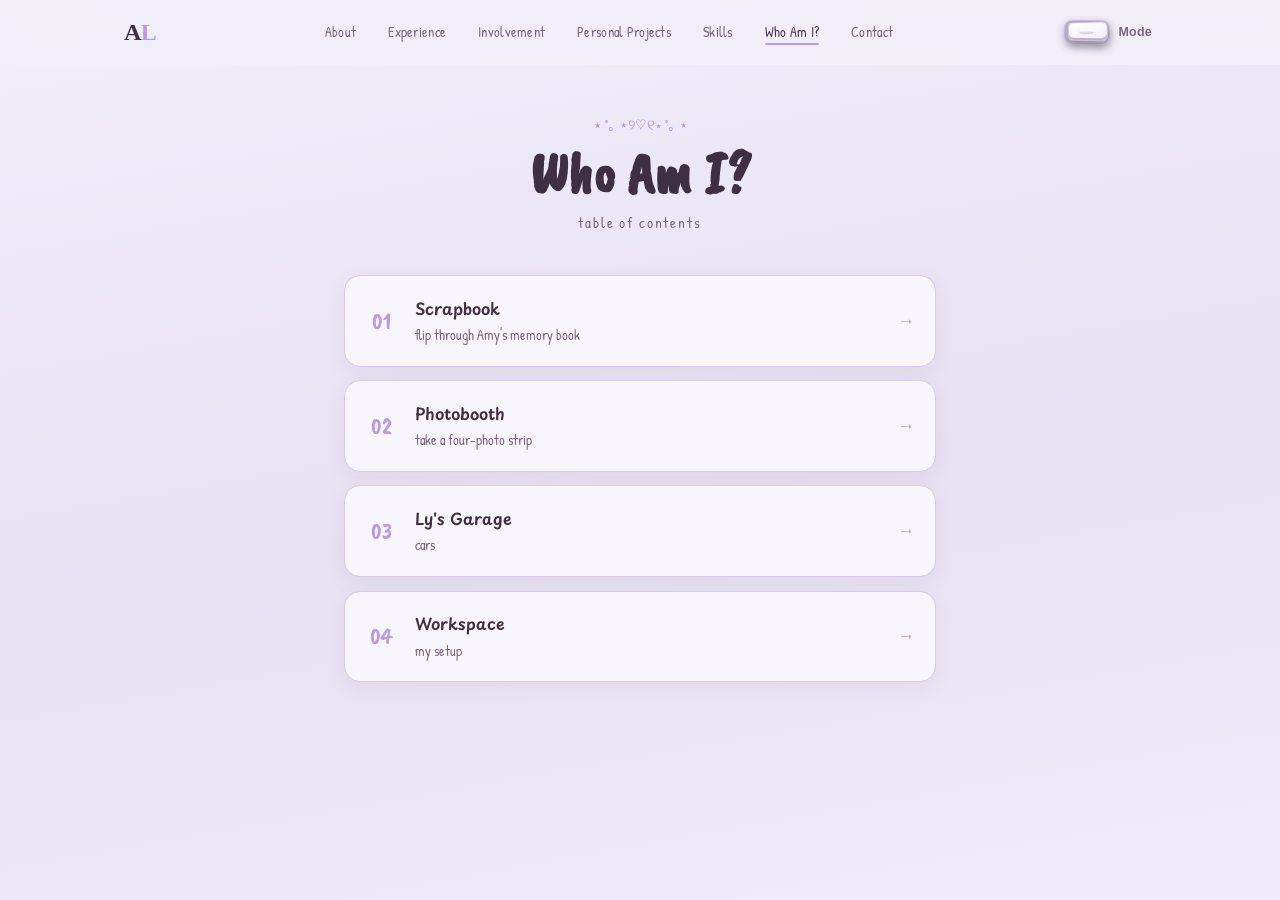
==== adventures.html @ 57da1430 "update" ====
<!DOCTYPE html>
<html lang="en">
<head>
  <meta charset="UTF-8" />
  <meta name="viewport" content="width=device-width, initial-scale=1.0" />
  <title>Who Am I? — Amy Ly</title>
  <script>
    (function() {
      try {
        var storedTheme = localStorage.getItem('theme');
        var prefersDark = window.matchMedia('(prefers-color-scheme: dark)').matches;
        var theme = storedTheme || (prefersDark ? 'dark' : 'light');
        document.documentElement.setAttribute('data-theme', theme);
      } catch (error) {
        document.documentElement.setAttribute('data-theme', 'light');
      }
    })();
  </script>
  <link rel="stylesheet" href="styles.css?v=20260808-page" />
  <link rel="stylesheet" href="adventures.css?v=20260829" />
  <link rel="preconnect" href="https://fonts.googleapis.com" />
  <link rel="preconnect" href="https://fonts.gstatic.com" crossorigin />
  <link href="https://fonts.googleapis.com/css2?family=Caveat+Brush&family=Playpen+Sans:wght@400;600&family=Patrick+Hand&display=swap" rel="stylesheet" />
</head>
<body class="adventures-body">
  <nav class="navbar" id="navbar">
    <div class="nav-container">
      <a href="index.html" class="nav-logo">A<span>L</span></a>
      <ul class="nav-links" id="nav-links">
        <li><a href="index.html#about">About</a></li>
        <li><a href="index.html#experience">Experience</a></li>
        <li><a href="index.html#involvement">Involvement</a></li>
        <li><a href="index.html#projects">Personal Projects</a></li>
        <li><a href="index.html#skills">Skills</a></li>
        <li><a href="adventures.html" class="active">Who Am I?</a></li>
        <li><a href="index.html#contact">Contact</a></li>
      </ul>
      <div class="nav-actions">
        <button class="theme-toggle" id="theme-toggle" type="button" aria-label="Switch to dark mode" aria-pressed="false">
          <span class="theme-toggle-track" aria-hidden="true">
            <span class="theme-circuit-label theme-circuit-label-light">L</span>
            <span class="theme-circuit-label theme-circuit-label-dark">D</span>
            <span class="theme-toggle-knob">
              <span class="theme-toggle-knob-icon">⚡</span>
            </span>
          </span>
          <span class="theme-toggle-text">Mode</span>
        </button>
        <button class="nav-toggle" id="nav-toggle" aria-label="Toggle navigation">
          <span></span>
          <span></span>
          <span></span>
        </button>
      </div>
    </div>
  </nav>

  <main class="adventures-main">
    <header class="adventures-header">
      <p class="adventures-eyebrow">⋆ ˚｡ ⋆୨♡୧⋆ ˚｡ ⋆</p>
      <h1 class="adventures-title">Who Am I?</h1>
      <p class="adventures-subtitle">table of contents</p>
    </header>

    <nav class="adventures-toc" aria-label="Who Am I?">
      <ol class="adventures-toc-list">
        <li class="adventures-toc-item">
          <a href="scrapbook.html" class="adventures-toc-link">
            <span class="adventures-toc-num">01</span>
            <span class="adventures-toc-text">
              <span class="adventures-toc-name">Scrapbook</span>
              <span class="adventures-toc-desc">flip through Amy's memory book</span>
            </span>
            <span class="adventures-toc-arrow" aria-hidden="true">→</span>
          </a>
        </li>
        <li class="adventures-toc-item">
          <a href="photobooth.html" class="adventures-toc-link">
            <span class="adventures-toc-num">02</span>
            <span class="adventures-toc-text">
              <span class="adventures-toc-name">Photobooth</span>
              <span class="adventures-toc-desc">take a four-photo strip</span>
            </span>
            <span class="adventures-toc-arrow" aria-hidden="true">→</span>
          </a>
        </li>
        <li class="adventures-toc-item">
          <a href="lys-garage.html" class="adventures-toc-link">
            <span class="adventures-toc-num">03</span>
            <span class="adventures-toc-text">
              <span class="adventures-toc-name">Ly's Garage</span>
              <span class="adventures-toc-desc">cars</span>
            </span>
            <span class="adventures-toc-arrow" aria-hidden="true">→</span>
          </a>
        </li>
        <li class="adventures-toc-item">
          <a href="workspace.html" class="adventures-toc-link">
            <span class="adventures-toc-num">04</span>
            <span class="adventures-toc-text">
              <span class="adventures-toc-name">Workspace</span>
              <span class="adventures-toc-desc">my setup</span>
            </span>
            <span class="adventures-toc-arrow" aria-hidden="true">→</span>
          </a>
        </li>
      </ol>
    </nav>
  </main>

  <script src="script.js?v=20260808-page"></script>
</body>
</html>
---- styles.css ----
/* ============================================================
   Amy Ly — Personal Website
   Clean, Modern, Aesthetic
   ============================================================ */

/* ---------- CSS Custom Properties ---------- */
:root {
  /* Core palette */
  --color-bg:         #F2EEF8;
  --color-bg-alt:     #E7E0F2;
  --color-surface:    #F8F5FC;
  --color-text:       #4B374D;
  --color-text-light: #77677E;
  --color-title:      #3E2F41;
  --color-accent:     #B79CE2;
  --color-accent-soft:#EEE6FA;
  --color-warm:       #C6ADE6;
  --color-warm-soft:  #F1ECF8;
  --color-rose:       #C9A7D8;
  --color-rose-soft:  #F2E8F7;
  --color-border:     #D7CBE7;
  --color-navbar-bg: rgba(242, 238, 248, 0.9);
  --color-navbar-mobile-bg: rgba(242, 238, 248, 0.97);
  --color-footer-bg:  #3A261F;
  --color-footer-text: rgba(252, 250, 255, 0.76);
  --hero-gradient: linear-gradient(170deg, var(--color-bg) 0%, #E9E1F5 35%, #F0E9F7 68%, #F6F1FA 100%);
  --contact-gradient: linear-gradient(170deg, var(--color-bg-alt) 0%, #E1D8EF 48%, #ECE4F4 100%);
  --hero-pattern-a: rgba(183, 156, 226, 0.13);
  --hero-pattern-b: rgba(201, 167, 216, 0.11);
  --hero-pattern-c: rgba(198, 173, 230, 0.09);

  /* Typography */
  --font-sans:  'Playpen Sans', 'Inter', -apple-system, BlinkMacSystemFont, 'Segoe UI', sans-serif;
  --font-serif: 'Source Serif 4', 'Georgia', serif;
  --font-caveat: 'Caveat Brush', 'Inter', -apple-system, BlinkMacSystemFont, 'Segoe UI', sans-serif;
  --font-body:  'Patrick Hand', 'Playpen Sans', 'Inter', -apple-system, BlinkMacSystemFont, 'Segoe UI', sans-serif;

  /* Spacing */
  --section-pad: clamp(4rem, 10vw, 8rem);

  /* Transitions */
  --ease-out: cubic-bezier(0.16, 1, 0.3, 1);
}

:root[data-theme='dark'] {
  /* Deep purple + pastel feminine dark palette */
  --color-bg:         #181124;
  --color-bg-alt:     #261b39;
  --color-surface:    #35284c;
  --color-text:       #f4edff;
  --color-text-light: #dccfee;
  --color-accent:     #cfb6ff;
  --color-accent-soft:#453160;
  --color-warm:       #f4cbe0;
  --color-warm-soft:  #47344e;
  --color-rose:       #edc0de;
  --color-rose-soft:  #57406b;
  --color-border:     #665481;
  --color-navbar-bg: rgba(24, 17, 36, 0.86);
  --color-navbar-mobile-bg: rgba(24, 17, 36, 0.95);
  --color-footer-bg:  #140d22;
  --color-footer-text: rgba(244, 237, 255, 0.75);
  --hero-gradient: linear-gradient(170deg, #181124 0%, #271c3b 40%, #33234a 72%, #3d2950 100%);
  --contact-gradient: linear-gradient(170deg, #261b39 0%, #312349 50%, #3d2b52 100%);
  --hero-pattern-a: rgba(207, 182, 255, 0.22);
  --hero-pattern-b: rgba(237, 192, 222, 0.18);
  --hero-pattern-c: rgba(244, 203, 224, 0.12);
  --color-title: var(--color-text);
}

/* ---------- Reset & Base ---------- */
*,
*::before,
*::after {
  margin: 0;
  padding: 0;
  box-sizing: border-box;
}

html {
  scroll-behavior: smooth;
  scroll-padding-top: 5rem;
}

body {
  font-family: var(--font-body);
  color: var(--color-text);
  background: var(--color-bg);
  cursor: url("images/custom-cursor-64.png") 32 32, auto;
  line-height: 1.7;
  -webkit-font-smoothing: antialiased;
  -moz-osx-font-smoothing: grayscale;
  overflow-x: hidden;
  transition: background-color 0.35s var(--ease-out), color 0.35s var(--ease-out);
}

img {
  max-width: 100%;
  display: block;
}

a {
  color: inherit;
  text-decoration: none;
}

a,
button,
[role="button"],
input[type="button"],
input[type="submit"],
input[type="reset"],
select,
summary,
label[for],
.btn,
.skill-tag,
.theme-toggle,
.nav-toggle,
.contact-card {
  cursor: url("images/custom-cursor-64.png") 32 32, pointer;
}

ul {
  list-style: none;
}

/* ---------- Utility ---------- */
.container {
  max-width: 1080px;
  margin: 0 auto;
  padding: 0 1.5rem;
}

.section {
  padding: var(--section-pad) 0;
}

.section-title {
  font-family: var(--font-caveat);
  font-size: clamp(1.75rem, 4vw, 2.5rem);
  font-weight: 600;
  color: var(--color-title);
  margin-bottom: 3rem;
  text-align: center;
  position: relative;
}

.section-title-deco {
  font-size: 0.4em;
  color: inherit;
  vertical-align: middle;
}

.section-title::after {
  content: '';
  display: block;
  width: 48px;
  height: 3px;
  background: var(--color-accent);
  margin: 0.75rem auto 0;
  border-radius: 2px;
}

/* ---------- Reveal animations ---------- */
.reveal {
  opacity: 0;
  transform: translateY(30px);
  transition: opacity 0.8s var(--ease-out), transform 0.8s var(--ease-out);
}

.reveal.visible {
  opacity: 1;
  transform: translateY(0);
}

/* ---------- Navigation ---------- */
.navbar {
  position: fixed;
  top: 0;
  left: 0;
  right: 0;
  z-index: 1000;
  background: var(--color-navbar-bg);
  backdrop-filter: blur(16px);
  -webkit-backdrop-filter: blur(16px);
  border-bottom: 1px solid transparent;
  transition: border-color 0.3s, background 0.3s;
}

.navbar.scrolled {
  border-bottom-color: var(--color-border);
}

.nav-container {
  max-width: 1080px;
  margin: 0 auto;
  padding: 0 1.5rem;
  display: flex;
  align-items: center;
  justify-content: space-between;
  height: 4rem;
}

.nav-logo {
  font-family: var(--font-serif);
  font-size: 1.5rem;
  font-weight: 600;
  color: var(--color-title);
  letter-spacing: -0.02em;
}

.nav-logo span {
  color: var(--color-accent);
}

.nav-links {
  display: flex;
  gap: 2rem;
}

.nav-links a {
  font-size: 0.875rem;
  font-weight: 500;
  letter-spacing: 0.02em;
  color: var(--color-text-light);
  transition: color 0.3s;
  position: relative;
}

.nav-links a::after {
  content: '';
  position: absolute;
  bottom: -4px;
  left: 0;
  width: 0;
  height: 2px;
  background: var(--color-accent);
  border-radius: 1px;
  transition: width 0.3s var(--ease-out);
}

.nav-links a:hover,
.nav-links a.active {
  color: var(--color-text);
}

.nav-links a:hover::after,
.nav-links a.active::after {
  width: 100%;
}

.nav-actions {
  display: flex;
  align-items: center;
  gap: 0.55rem;
}

.theme-toggle {
  display: inline-flex;
  align-items: center;
  gap: 0.5rem;
  height: 2.15rem;
  padding: 0 0.25rem 0 0.15rem;
  border: none;
  border-radius: 0;
  background: transparent;
  color: var(--color-text-light);
  font-size: 0.78rem;
  font-weight: 600;
  letter-spacing: 0.02em;
  cursor: url("images/custom-cursor-64.png") 32 32, pointer;
  box-shadow: none;
  transition: all 0.3s var(--ease-out);
}

.theme-toggle:hover {
  color: var(--color-accent);
  transform: translateY(-1px) scale(1.01);
}

.theme-toggle:focus-visible {
  outline: 2px solid var(--color-accent);
  outline-offset: 2px;
}

.theme-toggle-track {
  position: relative;
  width: 2.9rem;
  height: 1.5rem;
  border-radius: 0.45rem;
  border: 1px solid color-mix(in srgb, var(--color-border) 76%, var(--color-accent) 24%);
  background:
    radial-gradient(140% 90% at 50% -12%, rgba(255, 255, 255, 0.35), transparent 58%),
    linear-gradient(180deg, color-mix(in srgb, var(--color-bg-alt) 76%, #fff 24%), color-mix(in srgb, var(--color-bg) 88%, #3a2a22 12%));
  box-shadow:
    inset 0 3px 7px rgba(15, 8, 30, 0.36),
    inset 0 -1px 0 rgba(255, 255, 255, 0.2),
    0 1px 0 rgba(255, 255, 255, 0.2),
    0 3px 8px rgba(18, 10, 30, 0.2);
  flex-shrink: 0;
  overflow: visible;
  perspective: 120px;
}

.theme-toggle-track::before {
  content: '';
  position: absolute;
  top: 0.13rem;
  left: 0.16rem;
  width: calc(100% - 0.32rem);
  height: 0.16rem;
  border-radius: 999px;
  background: rgba(255, 255, 255, 0.38);
  pointer-events: none;
}

.theme-circuit-label {
  display: none;
}

.theme-circuit-label-light {
  left: 0.38rem;
}

.theme-circuit-label-dark {
  right: 0.4rem;
}

.theme-toggle-knob {
  position: absolute;
  top: 0.08rem;
  left: 0.08rem;
  width: calc(100% - 0.16rem);
  height: calc(100% - 0.16rem);
  border-radius: 0.36rem;
  background:
    linear-gradient(165deg, rgba(255, 255, 255, 0.72) 0%, rgba(255, 255, 255, 0) 34%),
    linear-gradient(170deg, #ffffff 0%, color-mix(in srgb, var(--color-accent-soft) 70%, #fff 30%) 100%);
  border: 1px solid color-mix(in srgb, var(--color-border) 75%, var(--color-accent) 25%);
  box-shadow:
    0 5px 10px rgba(16, 8, 28, 0.35),
    inset 0 1px 0 rgba(255, 255, 255, 0.75),
    inset 0 -2px 0 rgba(35, 18, 58, 0.28);
  display: flex;
  align-items: center;
  justify-content: center;
  transform: rotateY(-20deg) translateZ(1px);
  transform-origin: center;
  transition: transform 0.28s var(--ease-out), box-shadow 0.28s var(--ease-out), background-color 0.28s var(--ease-out), border-color 0.28s var(--ease-out);
}

.theme-toggle-knob::before {
  content: '';
  position: absolute;
  top: 50%;
  left: 50%;
  width: 0.96rem;
  height: 0.28rem;
  border-radius: 0.2rem;
  transform: translate(-50%, -50%);
  background: linear-gradient(180deg, rgba(255, 255, 255, 0.9), color-mix(in srgb, var(--color-accent) 36%, #fff 64%));
  box-shadow:
    inset 0 1px 0 rgba(255, 255, 255, 0.75),
    inset 0 -1px 0 rgba(26, 14, 40, 0.2);
  opacity: 0.98;
}

.theme-toggle-knob-icon {
  display: none;
}

:root[data-theme='dark'] .theme-toggle-knob {
  transform: rotateY(20deg) translateZ(1px);
  background: color-mix(in srgb, var(--color-accent-soft) 62%, #fff 38%);
  border-color: color-mix(in srgb, var(--color-accent) 46%, #fff 54%);
  box-shadow:
    0 5px 12px rgba(8, 4, 18, 0.56),
    inset 0 1px 0 rgba(255, 255, 255, 0.6),
    inset 0 -2px 0 rgba(20, 10, 36, 0.34),
    0 0 8px color-mix(in srgb, var(--color-accent) 18%, transparent);
}

:root[data-theme='dark'] .theme-toggle-knob-icon {
  color: color-mix(in srgb, var(--color-accent) 62%, #fff 38%);
}

:root[data-theme='dark'] .theme-toggle-track {
  background: color-mix(in srgb, var(--color-bg-alt) 72%, var(--color-accent-soft) 28%);
  border-color: color-mix(in srgb, var(--color-accent) 38%, var(--color-border) 62%);
}

.nav-toggle {
  display: none;
  flex-direction: column;
  gap: 5px;
  background: none;
  border: none;
  cursor: url("images/custom-cursor-64.png") 32 32, pointer;
  padding: 4px;
}

.nav-toggle span {
  display: block;
  width: 22px;
  height: 2px;
  background: var(--color-text);
  border-radius: 2px;
  transition: all 0.3s;
}

/* ---------- Hero ---------- */
.hero {
  min-height: 100vh;
  display: flex;
  align-items: center;
  justify-content: center;
  text-align: left;
  position: relative;
  overflow: hidden;
  background: var(--hero-gradient);
}

.hero-layout {
  position: relative;
  z-index: 1;
  width: min(1080px, 100%);
  padding: 0 1.5rem;
  display: grid;
  grid-template-columns: minmax(0, 1fr) minmax(300px, 520px);
  align-items: center;
  gap: clamp(1.5rem, 4vw, 4rem);
}

.hero-cover {
  position: relative;
  justify-self: end;
  pointer-events: none;
}

.hero-cover img {
  width: min(520px, 46vw);
  opacity: 0.42;
  filter: saturate(0.85) contrast(0.9) brightness(0.95);
  border-radius: 26px;
  border: 1px solid rgba(252, 250, 255, 0.45);
  box-shadow: 0 14px 36px rgba(18, 15, 42, 0.18);
}

:root[data-theme='dark'] .hero-cover img {
  opacity: 0.34;
  border-color: rgba(241, 238, 255, 0.15);
  box-shadow: 0 16px 40px rgba(10, 9, 26, 0.24);
}

.hero-bg-pattern {
  position: absolute;
  inset: 0;
  background-image:
    radial-gradient(circle at 20% 50%, var(--hero-pattern-a) 0%, transparent 50%),
    radial-gradient(circle at 80% 30%, var(--hero-pattern-b) 0%, transparent 50%),
    radial-gradient(circle at 60% 80%, var(--hero-pattern-c) 0%, transparent 50%);
  pointer-events: none;
}

.hero-content {
  position: relative;
  z-index: 1;
  max-width: 560px;
  justify-self: center;
  text-align: center;
}

.hero-greeting {
  font-size: 1rem;
  font-weight: 500;
  letter-spacing: 0.15em;
  text-transform: uppercase;
  color: var(--color-accent);
  margin-bottom: 0.75rem;
}

.hero-name {
  font-family: var(--font-caveat);
  font-size: clamp(1.95rem, 5.3vw, 3.05rem);
  font-weight: 600;
  line-height: 1.1;
  letter-spacing: -0.03em;
  color: var(--color-title);
  margin-bottom: 1.25rem;
  display: flex;
  align-items: center;
  justify-content: center;
  flex-direction: row;
  gap: 0.6rem;
  flex-wrap: nowrap;
  text-align: center;
}

.name-text {
  display: inline-block;
}

.name-deco {
  font-family: var(--font-sans);
  font-size: clamp(0.85rem, 2vw, 1.05rem);
  font-weight: 700;
  line-height: 1;
  letter-spacing: 0;
  color: var(--color-rose);
  white-space: nowrap;
}

.hero-title {
  display: flex;
  align-items: center;
  justify-content: center;
  flex-direction: row;
  gap: 1rem;
  margin-bottom: 1rem;
  flex-wrap: nowrap;
}

.hero-title p {
  font-size: clamp(1rem, 2.5vw, 1.25rem);
  font-weight: 400;
  color: var(--color-text-light);
  white-space: nowrap;
}

.title-line {
  display: inline-block;
  color: var(--color-rose);
  font-family: var(--font-sans);
  font-weight: 700;
  font-size: clamp(0.9rem, 2.2vw, 1.05rem);
  line-height: 1;
  white-space: nowrap;
}

.hero-subtitle {
  font-size: 0.95rem;
  color: var(--color-text-light);
  margin-bottom: 2.5rem;
  font-family: var(--font-body);
}

.hero-cta {
  display: flex;
  gap: 1rem;
  justify-content: center;
  flex-wrap: wrap;
}

/* ---------- Buttons ---------- */
.btn {
  display: inline-flex;
  align-items: center;
  justify-content: center;
  padding: 0.75rem 2rem;
  border-radius: 50px;
  font-size: 0.875rem;
  font-weight: 600;
  letter-spacing: 0.02em;
  transition: all 0.3s var(--ease-out);
  cursor: url("images/custom-cursor-64.png") 32 32, pointer;
}

.btn-primary {
  background: var(--color-accent);
  color: #FCFAFF;
  box-shadow: 0 4px 14px rgba(159, 140, 255, 0.36);
}

.btn-primary:hover {
  background: #8e7af4;
  box-shadow: 0 6px 20px rgba(159, 140, 255, 0.46);
  transform: translateY(-2px);
}

.btn-outline {
  background: transparent;
  color: var(--color-text);
  border: 1.5px solid var(--color-border);
}

.btn-outline:hover {
  border-color: var(--color-accent);
  color: var(--color-accent);
  transform: translateY(-2px);
}

/* ---------- Hero Animations ---------- */
.animate-in {
  opacity: 0;
  transform: translateY(24px);
  animation: fadeSlideUp 0.8s var(--ease-out) forwards;
}

.delay-1 { animation-delay: 0.15s; }
.delay-2 { animation-delay: 0.3s; }
.delay-3 { animation-delay: 0.45s; }
.delay-4 { animation-delay: 0.6s; }

@keyframes fadeSlideUp {
  to {
    opacity: 1;
    transform: translateY(0);
  }
}

/* Scroll indicator */
.scroll-indicator {
  position: absolute;
  bottom: 2rem;
  left: 50%;
  transform: translateX(-50%);
}

.scroll-arrow {
  width: 24px;
  height: 24px;
  border-right: 2px solid var(--color-text-light);
  border-bottom: 2px solid var(--color-text-light);
  transform: rotate(45deg);
  animation: scrollBounce 2s infinite;
  opacity: 0.5;
}

@keyframes scrollBounce {
  0%, 20%, 50%, 80%, 100% { transform: rotate(45deg) translateY(0); }
  40% { transform: rotate(45deg) translateY(8px); }
  60% { transform: rotate(45deg) translateY(4px); }
}

/* ---------- About ---------- */
.about {
  background: var(--color-bg);
}

.about-grid {
  display: grid;
  grid-template-columns: 1fr 1fr;
  grid-template-rows: auto auto;
  gap: 0.85rem 2rem;
  align-items: stretch;
}

.about-text {
  grid-column: 1;
  grid-row: 1;
}

.about-lens {
  grid-column: 2;
  grid-row: 1;
  display: flex;
  width: 100%;
}

.about-ford {
  grid-column: 1;
  grid-row: 2;
  display: flex;
  width: 100%;
}

.about-headphones {
  grid-column: 2;
  grid-row: 2;
  display: flex;
  width: 100%;
}

.about-ford .highlight-card,
.about-headphones .highlight-card {
  flex: 1;
  width: 100%;
  align-items: center;
  padding: 0.65rem 1rem;
  gap: 0.65rem;
}

.about-headphones .spotify-highlight {
  min-height: 0;
  align-items: center;
}

.about-ford .ford-highlight {
  align-items: center;
}

.about-lens .lens-highlight {
  width: 100%;
}

.about-text p:last-child {
  margin-bottom: 0;
}

.about-text p {
  font-size: 1.12rem;
  color: var(--color-text-light);
  margin-bottom: 1.25rem;
  line-height: 1.85;
}

.about-text strong {
  color: var(--color-text);
  font-weight: 600;
}

.about-highlights {
  display: flex;
  flex-direction: column;
  gap: 1rem;
}

.highlight-card {
  display: flex;
  align-items: center;
  gap: 1rem;
  padding: 1.25rem 1.5rem;
  background: var(--color-surface);
  border-radius: 12px;
  border: 1px solid var(--color-border);
  box-shadow: inset 0 1px 0 rgba(252, 250, 255, 0.55);
  transition: transform 0.3s var(--ease-out), box-shadow 0.3s;
}

.highlight-card:hover {
  transform: translateY(-2px);
  box-shadow: inset 0 1px 0 rgba(252, 250, 255, 0.55), 0 10px 24px rgba(74, 51, 42, 0.08);
}

.highlight-icon {
  flex-shrink: 0;
  width: 44px;
  height: 44px;
  display: flex;
  align-items: center;
  justify-content: center;
  background: var(--color-accent-soft);
  border-radius: 10px;
}

.highlight-icon svg {
  width: 22px;
  height: 22px;
  color: var(--color-accent);
}

.highlight-text h4 {
  display: flex;
  align-items: center;
  gap: 0.45rem;
  flex-wrap: wrap;
  font-size: 0.95rem;
  font-weight: 600;
}

.highlight-text h4 a:hover {
  color: var(--color-accent);
  text-decoration: underline;
  text-underline-offset: 2px;
}

.highlight-text p {
  font-size: 0.8rem;
  color: var(--color-text-light);
}

.ford-highlight {
  --ford-purple: #C9B3E8;
  --ford-purple-soft: #F1E9FB;
  --click-accent: var(--ford-purple);
  background: color-mix(in srgb, var(--ford-purple-soft) 88%, var(--color-surface));
  border-color: color-mix(in srgb, var(--ford-purple) 60%, var(--color-border));
}

.ford-highlight:hover {
  border-color: var(--ford-purple);
  box-shadow:
    inset 0 1px 0 rgba(252, 250, 255, 0.55),
    0 10px 26px color-mix(in srgb, var(--ford-purple) 25%, transparent);
}

.ford-highlight-icon {
  background: linear-gradient(135deg, var(--ford-purple), color-mix(in srgb, var(--ford-purple) 72%, var(--color-accent)));
  box-shadow: 0 6px 18px color-mix(in srgb, var(--ford-purple) 24%, transparent);
}

.ford-highlight-icon svg {
  color: #FCFAFF;
}

.ford-highlight .highlight-text h4 {
  color: color-mix(in srgb, var(--ford-purple) 60%, var(--color-text));
}

:root[data-theme='dark'] .ford-highlight {
  --ford-purple: #D0B8F0;
  --ford-purple-soft: #3E3154;
  background: color-mix(in srgb, var(--ford-purple-soft) 78%, var(--color-surface));
  border-color: color-mix(in srgb, var(--ford-purple) 44%, var(--color-border));
}

:root[data-theme='dark'] .ford-highlight .highlight-text h4 {
  color: color-mix(in srgb, var(--ford-purple) 78%, var(--color-text));
}

.spotify-highlight {
  --spotify-green: #A8DDB5;
  --spotify-green-soft: #EAF8EF;
  --click-accent: var(--spotify-green);
  position: relative;
  align-items: center;
  min-height: 96px;
  background: color-mix(in srgb, var(--spotify-green-soft) 88%, var(--color-surface));
  border-color: color-mix(in srgb, var(--spotify-green) 62%, var(--color-border));
}

.spotify-highlight:hover {
  border-color: var(--spotify-green);
  box-shadow:
    inset 0 1px 0 rgba(252, 250, 255, 0.55),
    0 10px 26px color-mix(in srgb, var(--spotify-green) 25%, transparent);
}

.spotify-highlight-icon {
  background: linear-gradient(135deg, var(--spotify-green), color-mix(in srgb, var(--spotify-green) 72%, var(--color-accent)));
  box-shadow: 0 6px 18px color-mix(in srgb, var(--spotify-green) 24%, transparent);
}

.spotify-highlight-icon svg {
  color: #FCFAFF;
}

.spotify-highlight .highlight-text h4 {
  color: color-mix(in srgb, var(--spotify-green) 58%, var(--color-text));
}

.spotify-highlight .highlight-text p {
  font-size: 0.82rem;
  line-height: 1.35;
}

.highlight-click {
  display: inline-block;
  padding: 0.12rem 0.55rem;
  border-radius: 999px;
  background: color-mix(in srgb, var(--click-accent, var(--color-accent)) 32%, var(--color-surface));
  color: color-mix(in srgb, var(--click-accent, var(--color-accent)) 42%, var(--color-text));
  font-size: 0.62rem;
  font-weight: 700;
  letter-spacing: 0.08em;
}

:root[data-theme='dark'] .spotify-highlight {
  --spotify-green: #A8DDB5;
  --spotify-green-soft: #2E493A;
  background: color-mix(in srgb, var(--spotify-green-soft) 78%, var(--color-surface));
  border-color: color-mix(in srgb, var(--spotify-green) 42%, var(--color-border));
}

:root[data-theme='dark'] .spotify-highlight .highlight-text h4 {
  color: color-mix(in srgb, var(--spotify-green) 78%, var(--color-text));
}

.scrapbook-highlight {
  --scrapbook-pink: #DDA0C7;
  --scrapbook-pink-soft: #F8E8F2;
  --click-accent: var(--scrapbook-pink);
  position: relative;
  overflow: hidden;
  background: color-mix(in srgb, var(--scrapbook-pink-soft) 86%, var(--color-surface));
  border-color: color-mix(in srgb, var(--scrapbook-pink) 58%, var(--color-border));
}

.scrapbook-highlight:hover {
  border-color: var(--scrapbook-pink);
  box-shadow:
    inset 0 1px 0 rgba(252, 250, 255, 0.55),
    0 10px 26px color-mix(in srgb, var(--scrapbook-pink) 24%, transparent);
}

.scrapbook-highlight-icon {
  background: linear-gradient(135deg, var(--scrapbook-pink), color-mix(in srgb, var(--scrapbook-pink) 68%, var(--color-accent)));
  box-shadow: 0 6px 18px color-mix(in srgb, var(--scrapbook-pink) 24%, transparent);
}

.scrapbook-highlight-icon svg {
  color: #FCFAFF;
}

.scrapbook-highlight .highlight-text h4 {
  color: color-mix(in srgb, var(--scrapbook-pink) 62%, var(--color-text));
}

:root[data-theme='dark'] .scrapbook-highlight {
  --scrapbook-pink: #E6A6CC;
  --scrapbook-pink-soft: #4C304C;
  background: color-mix(in srgb, var(--scrapbook-pink-soft) 78%, var(--color-surface));
  border-color: color-mix(in srgb, var(--scrapbook-pink) 46%, var(--color-border));
}

:root[data-theme='dark'] .scrapbook-highlight .highlight-text h4 {
  color: color-mix(in srgb, var(--scrapbook-pink) 76%, var(--color-text));
}

.lens-highlight {
  --lens-inset: 0.75rem;
  flex-direction: column;
  align-items: stretch;
  gap: 0.55rem;
  padding: 0.6rem var(--lens-inset) var(--lens-inset);
}

.lens-highlight-top {
  display: flex;
  align-items: center;
  gap: 0.65rem;
  flex-shrink: 0;
}

.lens-highlight-top .highlight-text {
  width: auto;
  flex: 1;
  min-width: 0;
}

.lens-highlight .highlight-text p {
  margin-bottom: 0;
}

.lens-highlight-photo {
  position: relative;
  width: 94%;
  margin-inline: auto;
  flex: none;
  margin-bottom: 0;
  border-radius: 10px;
  overflow: hidden;
  border: 2px solid color-mix(in srgb, var(--scrapbook-pink) 45%, white);
  box-shadow: 0 6px 18px color-mix(in srgb, var(--scrapbook-pink) 20%, transparent);
}

.lens-highlight-photo img {
  width: 100%;
  height: auto;
  display: block;
}

.lens-highlight-caption {
  position: absolute;
  top: 0.4rem;
  right: 0.4rem;
  margin: 0;
  padding: 0.18rem 0.42rem;
  font-size: 0.58rem;
  line-height: 1.3;
  color: rgba(255, 251, 254, 0.95);
  text-align: right;
  letter-spacing: 0.02em;
  background: rgba(28, 20, 36, 0.58);
  border-radius: 4px;
  backdrop-filter: blur(4px);
  pointer-events: none;
}

/* ---------- Experience / Timeline ---------- */
.experience {
  background: var(--color-bg-alt);
}

.timeline {
  position: relative;
  padding-left: 2rem;
}

.timeline::before {
  content: '';
  position: absolute;
  left: 7px;
  top: 8px;
  bottom: 8px;
  width: 2px;
  background: var(--color-border);
}

.timeline-item {
  position: relative;
  margin-bottom: 2.5rem;
}

.timeline-item:last-child {
  margin-bottom: 0;
}

.timeline-marker {
  position: absolute;
  left: -2rem;
  top: 6px;
  width: 16px;
  height: 16px;
  border-radius: 50%;
  background: var(--color-surface);
  border: 3px solid var(--color-accent);
  z-index: 1;
}

.timeline-content {
  background: var(--color-surface);
  border-radius: 14px;
  padding: 1.75rem 2rem;
  border: 1px solid var(--color-border);
  box-shadow: inset 0 1px 0 rgba(252, 250, 255, 0.52);
  transition: box-shadow 0.3s;
}

.timeline-content:hover {
  box-shadow: inset 0 1px 0 rgba(252, 250, 255, 0.52), 0 10px 28px rgba(74, 51, 42, 0.09);
}

.timeline-header {
  display: flex;
  justify-content: space-between;
  align-items: flex-start;
  gap: 1rem;
  margin-bottom: 1rem;
}

.timeline-header h3 {
  font-size: 1.1rem;
  font-weight: 600;
  color: var(--color-title);
}

.timeline-company {
  font-size: 0.875rem;
  color: var(--color-accent);
  font-weight: 500;
  margin-top: 0.2rem;
}

.timeline-location {
  font-size: 0.8rem;
  color: var(--color-text-light);
  margin-top: 0.1rem;
}

.timeline-date {
  font-size: 0.8rem;
  color: var(--color-text-light);
  white-space: nowrap;
  display: inline-flex;
  align-items: center;
  gap: 0.4rem;
  background: var(--color-bg-alt);
  padding: 0.25rem 0.75rem;
  border-radius: 50px;
  flex-shrink: 0;
}

.job-status-light {
  width: 0.58rem;
  height: 0.58rem;
  border-radius: 50%;
  flex-shrink: 0;
}

.job-status-light--active {
  --job-led-rgb: 53, 168, 87;
  background: #35A857;
  box-shadow: 0 0 0 2px rgba(53, 168, 87, 0.24), 0 0 10px rgba(53, 168, 87, 0.58);
  animation: ledBlink 1.6s ease-in-out infinite;
}

.job-status-light--inactive {
  --job-led-rgb: 212, 91, 103;
  background: #D45B67;
  box-shadow: 0 0 0 2px rgba(212, 91, 103, 0.24), 0 0 8px rgba(212, 91, 103, 0.42);
}

:root[data-theme='dark'] .job-status-light--active {
  --job-led-rgb: 185, 245, 200;
  background: #b9f5c8;
  box-shadow: 0 0 0 2px rgba(185, 245, 200, 0.24), 0 0 10px rgba(185, 245, 200, 0.78);
}

:root[data-theme='dark'] .job-status-light--inactive {
  --job-led-rgb: 255, 194, 194;
  background: #ffc2c2;
  box-shadow: 0 0 0 2px rgba(255, 194, 194, 0.24), 0 0 8px rgba(255, 194, 194, 0.42);
}

@keyframes ledBlink {
  0%,
  100% {
    opacity: 1;
    transform: scale(1);
    box-shadow: 0 0 0 2px rgba(var(--job-led-rgb), 0.24), 0 0 10px rgba(var(--job-led-rgb), 0.58);
  }
  50% {
    opacity: 0.55;
    transform: scale(0.9);
    box-shadow: 0 0 0 2px rgba(var(--job-led-rgb), 0.15), 0 0 6px rgba(var(--job-led-rgb), 0.38);
  }
}

.timeline-details {
  list-style: none;
}

.timeline-details li {
  position: relative;
  padding-left: 1.25rem;
  margin-bottom: 0.5rem;
  font-size: 0.9rem;
  color: var(--color-text-light);
  line-height: 1.7;
}

.timeline-details li::before {
  content: '✦';
  position: absolute;
  left: 0;
  top: 0.15em;
  font-size: 0.8rem;
  color: var(--color-rose);
}

/* ---------- Involvement ---------- */
.involvement {
  background: var(--color-bg);
}

.projects {
  background: var(--color-bg-alt);
}

.projects .involvement-grid {
  grid-template-columns: repeat(2, minmax(0, 1fr));
  max-width: 1080px;
  margin: 0 auto;
}

.projects .involvement-images {
  grid-template-columns: 1fr;
  justify-items: center;
}

.projects .keychain-gallery {
  grid-template-columns: repeat(2, minmax(0, 1fr));
  gap: 0.8rem;
}

.projects .project-image-subtitle {
  grid-column: 1 / -1;
  text-align: center;
  font-size: 0.8rem;
  color: var(--color-text-light);
  margin: 0 0 0.35rem;
}

.projects .involvement-image img {
  max-width: 220px;
  margin: 0 auto;
}

.projects .involvement-image img.project-image-keychain {
  max-width: 140px;
}

.projects .involvement-image img.project-image-oscilloscope {
  max-width: min(100%, 220px);
}

.involvement-grid {
  display: grid;
  grid-template-columns: repeat(2, 1fr);
  gap: 2rem;
  /* Short cards (e.g. SWE) must not stretch to match a tall sibling in the same row */
  align-items: start;
}

.involvement-card {
  position: relative;
  background: var(--color-surface);
  border: 1px solid var(--color-border);
  border-radius: 16px;
  padding: 2rem;
  overflow: hidden;
  box-shadow: inset 0 1px 0 rgba(252, 250, 255, 0.55);
  transition: transform 0.3s var(--ease-out), box-shadow 0.3s;
}

.involvement-card:hover {
  transform: translateY(-4px);
  box-shadow: inset 0 1px 0 rgba(252, 250, 255, 0.55), 0 14px 30px rgba(74, 51, 42, 0.11);
}

.card-accent {
  position: absolute;
  top: 0;
  left: 0;
  right: 0;
  height: 4px;
  background: linear-gradient(90deg, var(--color-accent), var(--color-rose));
}

.card-icon {
  width: 48px;
  height: 48px;
  display: flex;
  align-items: center;
  justify-content: center;
  background: var(--color-accent-soft);
  border-radius: 12px;
  margin-bottom: 1rem;
}

.card-icon svg {
  width: 24px;
  height: 24px;
  color: var(--color-accent);
}

.involvement-card h3 {
  font-size: 1.15rem;
  font-weight: 600;
  color: var(--color-title);
  margin-bottom: 0.25rem;
}

.involvement-card h3 a {
  color: inherit;
  text-decoration: none;
}

.involvement-card h3 a:hover,
.involvement-card h3 a:focus-visible {
  text-decoration: underline;
}

.project-title-centered {
  text-align: center;
}

.card-role {
  font-size: 0.875rem;
  color: var(--color-accent);
  font-weight: 500;
}

.card-date {
  font-size: 0.8rem;
  color: var(--color-text-light);
  display: inline-block;
  margin: 0.5rem 0 1rem;
}

.involvement-card ul {
  list-style: none;
}

.involvement-card li {
  position: relative;
  padding-left: 1.25rem;
  margin-bottom: 0.5rem;
  font-size: 0.875rem;
  color: var(--color-text-light);
  line-height: 1.7;
}

.involvement-card li::before {
  content: '✦';
  position: absolute;
  left: 0;
  top: 0.15em;
  font-size: 0.8rem;
  color: var(--color-rose);
}

.involvement-images {
  margin-top: 1.25rem;
  display: grid;
  grid-template-columns: repeat(2, minmax(0, 1fr));
  gap: 1rem;
}

.involvement-image {
  position: relative;
  border-radius: 16px;
  padding: 0;
  background: transparent;
  overflow: hidden;
  box-shadow: none;
}

.involvement-image img {
  border-radius: 16px;
  display: block;
}

.involvement-image figcaption {
  margin-top: 0.6rem;
  font-size: 0.75rem;
  color: var(--color-text-light);
  text-align: center;
}

.involvement-image::before {
  content: none;
}

/* ---------- Skills ---------- */
.skills {
  background: var(--color-bg-alt);
}

.skills-grid {
  display: grid;
  grid-template-columns: repeat(2, 1fr);
  gap: 2rem;
}

.skill-category {
  background: var(--color-surface);
  border: 1px solid var(--color-border);
  border-radius: 14px;
  padding: 1.75rem 2rem;
  box-shadow: inset 0 1px 0 rgba(252, 250, 255, 0.52);
  transition: transform 0.3s var(--ease-out), box-shadow 0.3s;
}

.skill-category:hover {
  transform: translateY(-2px);
  box-shadow: inset 0 1px 0 rgba(252, 250, 255, 0.52), 0 10px 24px rgba(74, 51, 42, 0.09);
}

.skill-category h3 {
  display: flex;
  align-items: center;
  gap: 0.6rem;
  font-size: 0.95rem;
  font-weight: 600;
  margin-bottom: 1rem;
  color: var(--color-title);
}

.skill-category h3 svg {
  width: 20px;
  height: 20px;
  color: var(--color-accent);
  flex-shrink: 0;
}

.skill-tags {
  display: flex;
  flex-wrap: wrap;
  gap: 0.5rem;
}

.skill-tag {
  display: inline-block;
  padding: 0.4rem 1rem;
  font-size: 0.8rem;
  font-weight: 500;
  border-radius: 50px;
  background: var(--color-bg-alt);
  color: var(--color-text-light);
  border: 1px solid var(--color-border);
  cursor: url("images/custom-cursor-64.png") 32 32, pointer;
  transition: all 0.3s;
}

.skill-tag:hover {
  background: var(--color-accent-soft);
  color: var(--color-accent);
  border-color: var(--color-accent);
}

.skill-tag:focus-visible {
  outline: 2px solid var(--color-accent);
  outline-offset: 3px;
}

/* ---------- Education ---------- */
.education {
  background: var(--color-bg);
}

.education-card {
  display: flex;
  gap: 2rem;
  background: var(--color-surface);
  border: 1px solid var(--color-border);
  border-radius: 16px;
  padding: 2.5rem;
  max-width: 720px;
  margin: 0 auto;
  box-shadow: inset 0 1px 0 rgba(252, 250, 255, 0.55);
  transition: box-shadow 0.3s;
}

.education-card:hover {
  box-shadow: inset 0 1px 0 rgba(252, 250, 255, 0.55), 0 12px 28px rgba(74, 51, 42, 0.1);
}

.edu-icon {
  flex-shrink: 0;
  width: 56px;
  height: 56px;
  display: flex;
  align-items: center;
  justify-content: center;
  background: linear-gradient(135deg, var(--color-accent-soft), var(--color-rose-soft));
  border-radius: 14px;
}

.edu-icon svg {
  width: 28px;
  height: 28px;
  color: var(--color-accent);
}

.edu-details h3 {
  font-size: 1.25rem;
  font-weight: 600;
  color: var(--color-title);
  margin-bottom: 0.1rem;
}

.edu-location {
  font-size: 0.875rem;
  color: var(--color-text-light);
  margin-bottom: 1rem;
}

.edu-info {
  display: flex;
  justify-content: space-between;
  align-items: flex-start;
  gap: 1.5rem;
}

.edu-degree {
  font-size: 0.95rem;
  font-weight: 500;
  color: var(--color-text);
}

.edu-minor {
  font-size: 0.875rem;
  color: var(--color-text-light);
  margin-top: 0.2rem;
}

.edu-meta {
  display: flex;
  flex-direction: column;
  align-items: flex-end;
  gap: 0.3rem;
  flex-shrink: 0;
}

.edu-gpa {
  font-size: 0.85rem;
  font-weight: 600;
  color: var(--color-accent);
  background: var(--color-accent-soft);
  padding: 0.2rem 0.75rem;
  border-radius: 50px;
}

.edu-grad {
  font-size: 0.8rem;
  color: var(--color-text-light);
}

/* ---------- Contact ---------- */
.contact {
  background: var(--contact-gradient);
}

.contact-subtitle {
  text-align: center;
  font-size: 1.05rem;
  color: var(--color-text-light);
  max-width: 520px;
  margin: -1.5rem auto 2.5rem;
  font-family: var(--font-body);
}

.contact-links {
  display: grid;
  grid-template-columns: repeat(2, minmax(0, 1fr));
  gap: 1.5rem;
  max-width: 560px;
  margin: 0 auto;
}

.contact-card {
  display: flex;
  flex-direction: column;
  align-items: center;
  text-align: center;
  gap: 0.75rem;
  padding: 2rem 1.5rem;
  background: var(--color-surface);
  border: 1px solid var(--color-border);
  border-radius: 16px;
  box-shadow: inset 0 1px 0 rgba(252, 250, 255, 0.55);
  transition: transform 0.3s var(--ease-out), box-shadow 0.3s;
}

.contact-card:hover {
  transform: translateY(-4px);
  box-shadow: inset 0 1px 0 rgba(252, 250, 255, 0.55), 0 12px 28px rgba(74, 51, 42, 0.1);
}

.contact-icon {
  width: 52px;
  height: 52px;
  display: flex;
  align-items: center;
  justify-content: center;
  background: var(--color-accent-soft);
  border-radius: 14px;
}

.contact-icon svg {
  width: 24px;
  height: 24px;
  color: var(--color-accent);
}

.contact-card h4 {
  font-size: 0.9rem;
  font-weight: 600;
  color: var(--color-title);
}

.contact-card p {
  font-size: 0.825rem;
  color: var(--color-text-light);
}

/* ---------- Footer ---------- */
.footer {
  background: var(--color-footer-bg);
  color: var(--color-footer-text);
  text-align: center;
  padding: 1.5rem 0;
  font-size: 0.8rem;
}

/* ============================================================
   Responsive
   ============================================================ */
@media (max-width: 768px) {
  /* Nav */
  .nav-toggle {
    display: flex;
  }

  .nav-links {
    position: fixed;
    top: 4rem;
    left: 0;
    right: 0;
    background: var(--color-navbar-mobile-bg);
    backdrop-filter: blur(16px);
    flex-direction: column;
    align-items: center;
    gap: 0;
    padding: 1rem 0;
    border-bottom: 1px solid var(--color-border);
    transform: translateY(-120%);
    transition: transform 0.4s var(--ease-out);
  }

  .nav-links.open {
    transform: translateY(0);
  }

  .nav-links a {
    display: block;
    padding: 0.75rem 1.5rem;
    font-size: 1rem;
  }

  .theme-toggle-text {
    font-size: 0.72rem;
  }

  .theme-toggle {
    min-width: 4.95rem;
    height: 2.15rem;
    padding: 0 0.55rem 0 0.4rem;
  }

  /* About */
  .about-grid {
    grid-template-columns: 1fr;
    gap: 1rem;
  }

  .about-text,
  .about-lens,
  .about-ford,
  .about-headphones {
    grid-column: 1;
    grid-row: auto;
  }

  /* Involvement */
  .involvement-grid {
    grid-template-columns: 1fr;
  }

  .involvement-images {
    grid-template-columns: 1fr;
  }

  .projects .keychain-gallery {
    grid-template-columns: 1fr;
  }

  /* Skills */
  .skills-grid {
    grid-template-columns: 1fr;
  }

  /* Experience */
  .timeline-header {
    flex-direction: column;
    gap: 0.5rem;
  }

  .timeline-date {
    align-self: flex-start;
  }

  /* Education */
  .education-card {
    flex-direction: column;
    align-items: center;
    text-align: center;
    padding: 2rem 1.5rem;
  }

  .edu-info {
    flex-direction: column;
    align-items: center;
  }

  .edu-meta {
    align-items: center;
  }

  /* Contact */
  .contact-links {
    grid-template-columns: 1fr;
    max-width: 360px;
  }

  /* Hero */
  .hero {
    text-align: center;
  }

  .hero-layout {
    grid-template-columns: 1fr;
    gap: 1rem;
  }

  .hero-cover {
    justify-self: center;
  }

  .hero-cover img {
    width: min(560px, 88vw);
    opacity: 0.34;
  }

  :root[data-theme='dark'] .hero-cover img {
    opacity: 0.28;
  }

  .hero-title,
  .hero-cta {
    justify-content: center;
  }

  .title-line {
    font-size: 0.85rem;
  }
}

@media (max-width: 480px) {
  .hero-name {
    font-size: 1.75rem;
    gap: 0.5rem;
  }

  .name-deco {
    font-size: clamp(0.72rem, 6.6vw, 0.95rem);
    transform: translateY(-0.03em);
  }

  .hero-title {
    flex-direction: row;
    gap: 0.75rem;
    flex-wrap: nowrap;
  }

  .title-line {
    font-size: clamp(0.72rem, 4.7vw, 0.9rem);
  }

  .timeline {
    padding-left: 1.5rem;
  }

  .timeline-marker {
    left: -1.5rem;
    width: 12px;
    height: 12px;
  }

  .timeline::before {
    left: 5px;
  }

  .timeline-content {
    padding: 1.25rem 1.25rem;
  }
}
---- adventures.css ----
/* ============================================================
   Adventures — table of contents
   ============================================================ */

.adventures-body {
  min-height: 100vh;
  background: linear-gradient(170deg, var(--color-bg) 0%, var(--color-bg-alt) 55%, color-mix(in srgb, var(--color-accent-soft) 40%, var(--color-bg)) 100%);
}

.adventures-main {
  max-width: 640px;
  margin: 0 auto;
  padding: 7rem 1.5rem 4rem;
}

.adventures-header {
  text-align: center;
  margin-bottom: 2.5rem;
}

.adventures-eyebrow {
  font-family: var(--font-body);
  font-size: 0.95rem;
  color: var(--color-accent);
  margin-bottom: 0.35rem;
}

.adventures-title {
  font-family: var(--font-caveat);
  font-size: clamp(2.6rem, 7vw, 3.6rem);
  color: var(--color-title);
  line-height: 1.05;
  margin-bottom: 0.35rem;
}

.adventures-subtitle {
  font-family: var(--font-body);
  font-size: 0.95rem;
  color: var(--color-text-light);
  letter-spacing: 0.12em;
  text-transform: lowercase;
}

.adventures-toc-list {
  list-style: none;
  display: flex;
  flex-direction: column;
  gap: 0.85rem;
}

.adventures-toc-link {
  display: flex;
  align-items: center;
  gap: 1.1rem;
  padding: 1.15rem 1.25rem;
  background: var(--color-surface);
  border: 1.5px solid var(--color-border);
  border-radius: 1rem;
  box-shadow: 0 6px 20px rgba(120, 90, 140, 0.08);
  transition: transform 0.25s var(--ease-out), box-shadow 0.25s var(--ease-out), border-color 0.25s var(--ease-out);
}

.adventures-toc-link:hover {
  transform: translateY(-3px);
  border-color: color-mix(in srgb, var(--color-accent) 45%, var(--color-border));
  box-shadow: 0 10px 28px rgba(120, 90, 140, 0.14);
}

.adventures-toc-num {
  font-family: var(--font-caveat);
  font-size: 1.5rem;
  color: var(--color-accent);
  min-width: 2rem;
  text-align: center;
  flex-shrink: 0;
}

.adventures-toc-text {
  flex: 1;
  display: flex;
  flex-direction: column;
  gap: 0.15rem;
  min-width: 0;
}

.adventures-toc-name {
  font-family: 'Playpen Sans', var(--font-body);
  font-size: 1rem;
  font-weight: 600;
  color: var(--color-title);
}

.adventures-toc-desc {
  font-family: var(--font-body);
  font-size: 0.85rem;
  color: var(--color-text-light);
}

.adventures-toc-arrow {
  font-size: 1.1rem;
  color: var(--color-accent);
  flex-shrink: 0;
  transition: transform 0.25s var(--ease-out);
}

.adventures-toc-link:hover .adventures-toc-arrow {
  transform: translateX(4px);
}

.garage-back {
  color: var(--color-accent);
  text-decoration: none;
}

.garage-back:hover {
  text-decoration: underline;
}

.garage-main {
  max-width: 680px;
  padding-top: 5.25rem;
  padding-bottom: 1rem;
}

.garage-main .adventures-header {
  margin-bottom: 0.6rem;
}

.garage-main .adventures-title {
  font-size: clamp(1.75rem, 5vw, 2.35rem);
  margin-bottom: 0.15rem;
}

.garage-main .adventures-subtitle {
  text-transform: none;
  letter-spacing: 0.02em;
  font-size: 0.8rem;
}

.garage-grid {
  display: flex;
  flex-direction: column;
  gap: 0.55rem;
}

.garage-vehicle {
  display: grid;
  grid-template-columns: 6.25rem 1fr;
  column-gap: 0.75rem;
  align-items: stretch;
  background: var(--color-surface);
  border: 1px solid var(--color-border);
  border-radius: 0.65rem;
  overflow: hidden;
  box-shadow: 0 2px 8px rgba(120, 90, 140, 0.06);
}

.garage-vehicle-photo {
  display: flex;
  align-items: stretch;
  justify-content: center;
  padding: 0.35rem 0 0.35rem 0.4rem;
  background: transparent;
  min-height: 0;
}

.garage-vehicle-photo img {
  width: 100%;
  height: 100%;
  object-fit: contain;
  object-position: center;
  display: block;
}

.garage-vehicle-info {
  display: flex;
  flex-direction: column;
  justify-content: center;
  padding: 0.5rem 0.7rem 0.5rem 0;
  min-width: 0;
}

.garage-vehicle-header {
  margin-bottom: 0.3rem;
  padding-bottom: 0.25rem;
  border-bottom: 1px solid var(--color-border);
}

.garage-vehicle-name {
  font-family: 'Playpen Sans', var(--font-body);
  font-size: 0.88rem;
  font-weight: 600;
  color: var(--color-title);
  margin-bottom: 0.05rem;
  line-height: 1.2;
}

.garage-vehicle-tagline {
  font-family: var(--font-body);
  font-size: 0.68rem;
  color: var(--color-text-light);
}

.garage-specs {
  display: grid;
  grid-template-columns: 1fr 1fr;
  gap: 0.22rem 0.5rem;
}

.garage-spec dt {
  font-family: var(--font-body);
  font-size: 0.56rem;
  font-weight: 600;
  letter-spacing: 0.04em;
  text-transform: uppercase;
  color: var(--color-accent);
  margin-bottom: 0.02rem;
}

.garage-spec dd {
  font-family: var(--font-body);
  font-size: 0.7rem;
  color: var(--color-text);
  line-height: 1.25;
}

.garage-spec dd a {
  color: var(--color-accent);
  text-decoration: none;
}

.garage-spec dd a:hover {
  text-decoration: underline;
}

.workspace-main {
  max-width: 820px;
}

.workspace-main .garage-grid {
  gap: 0.75rem;
}

.workspace-build {
  grid-template-columns: 11rem 1fr;
  column-gap: 1rem;
  border-radius: 0.85rem;
  min-height: 12rem;
}

.workspace-build-photo {
  padding: 0.6rem 0 0.6rem 0.6rem;
}

.workspace-build-photo img {
  object-fit: cover;
  object-position: center top;
  border-radius: 0.45rem;
}

.workspace-laptop,
.workspace-ipad,
.workspace-camera,
.workspace-phone {
  min-height: 12rem;
  grid-template-columns: 11rem 1fr;
  align-items: stretch;
}

.workspace-device-photo {
  padding: 0.6rem 0 0.6rem 0.6rem;
  align-self: stretch;
  display: flex;
  align-items: center;
  justify-content: center;
  overflow: hidden;
}

.workspace-device-photo img {
  width: 112%;
  max-width: 112%;
  height: auto;
  object-fit: contain;
  object-position: center;
  background: none;
  border-radius: 0.45rem;
}

.workspace-phone .workspace-device-photo img {
  width: 112%;
  max-width: 112%;
  height: auto;
  transform: scale(2.35);
  transform-origin: center center;
}

.workspace-camera .workspace-device-photo img {
  width: 100%;
  max-width: 100%;
}

.workspace-laptop .garage-vehicle-info {
  padding: 0.85rem 1rem 0.85rem 0;
}

.workspace-build .garage-vehicle-info {
  padding: 0.85rem 1rem 0.85rem 0;
}

.workspace-build .garage-vehicle-name {
  font-size: 1.15rem;
}

.workspace-build .garage-vehicle-header {
  margin-bottom: 0.5rem;
  padding-bottom: 0.35rem;
}

.workspace-build .garage-spec dt {
  font-size: 0.72rem;
}

.workspace-build .garage-spec dd {
  font-size: 0.92rem;
}

.workspace-build .garage-specs {
  gap: 0.35rem 0.75rem;
}

@media (max-width: 600px) {
  .adventures-main {
    padding-top: 6rem;
  }

  .adventures-toc-link {
    gap: 0.85rem;
    padding: 1rem;
  }

  .garage-vehicle {
    grid-template-columns: 5.5rem 1fr;
    column-gap: 0.6rem;
  }

  .workspace-build {
    grid-template-columns: 8.5rem 1fr;
    min-height: 10rem;
  }

  .workspace-laptop,
  .workspace-ipad,
  .workspace-camera,
  .workspace-phone {
    grid-template-columns: 8.5rem 1fr;
  }
}
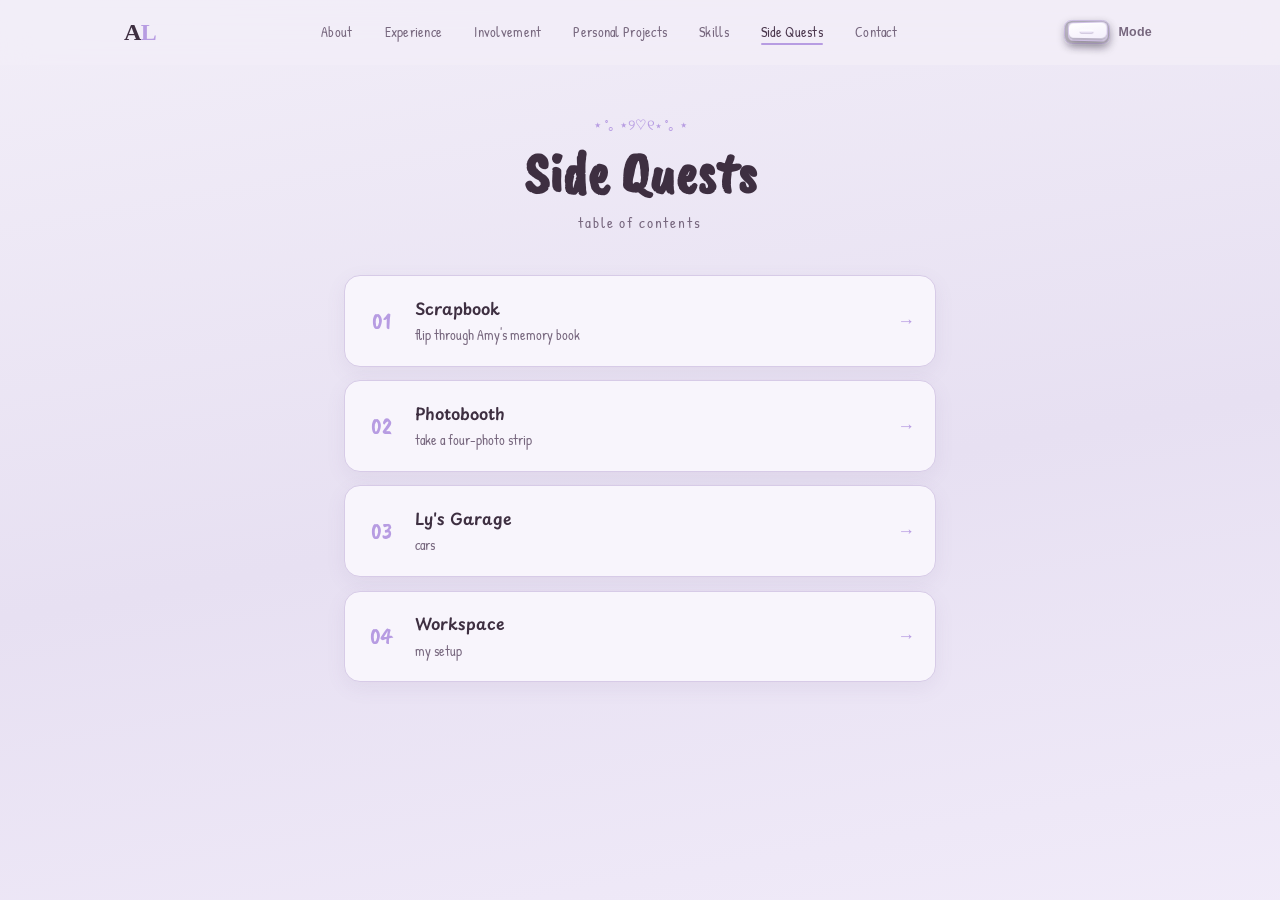
==== commit a3c77dfb: "Rename Who Am I? to Side Quests and enlarge garage cards. Make scrapbook and garage back links easie" ====
--- a/adventures.html
+++ b/adventures.html
@@ -3,7 +3,7 @@
 <head>
   <meta charset="UTF-8" />
   <meta name="viewport" content="width=device-width, initial-scale=1.0" />
-  <title>Who Am I? — Amy Ly</title>
+  <title>Side Quests — Amy Ly</title>
   <script>
     (function() {
       try {
@@ -32,7 +32,7 @@
         <li><a href="index.html#involvement">Involvement</a></li>
         <li><a href="index.html#projects">Personal Projects</a></li>
         <li><a href="index.html#skills">Skills</a></li>
-        <li><a href="adventures.html" class="active">Who Am I?</a></li>
+        <li><a href="adventures.html" class="active">Side Quests</a></li>
         <li><a href="index.html#contact">Contact</a></li>
       </ul>
       <div class="nav-actions">
@@ -58,11 +58,11 @@
   <main class="adventures-main">
     <header class="adventures-header">
       <p class="adventures-eyebrow">⋆ ˚｡ ⋆୨♡୧⋆ ˚｡ ⋆</p>
-      <h1 class="adventures-title">Who Am I?</h1>
+      <h1 class="adventures-title">Side Quests</h1>
       <p class="adventures-subtitle">table of contents</p>
     </header>
 
-    <nav class="adventures-toc" aria-label="Who Am I?">
+    <nav class="adventures-toc" aria-label="Side Quests">
       <ol class="adventures-toc-list">
         <li class="adventures-toc-item">
           <a href="scrapbook.html" class="adventures-toc-link">
--- a/styles.css
+++ b/styles.css
@@ -656,6 +656,7 @@
   grid-row: 1;
   display: flex;
   width: 100%;
+  min-height: 0;
 }
 
 .about-ford {
@@ -681,6 +682,13 @@
   gap: 0.65rem;
 }
 
+.about-grid .highlight-card {
+  display: flex;
+  text-decoration: none;
+  color: inherit;
+  box-sizing: border-box;
+}
+
 .about-headphones .spotify-highlight {
   min-height: 0;
   align-items: center;
@@ -691,7 +699,10 @@
 }
 
 .about-lens .lens-highlight {
+  flex: 1;
   width: 100%;
+  height: 100%;
+  min-height: 0;
 }
 
 .about-text p:last-child {
--- a/adventures.css
+++ b/adventures.css
@@ -108,58 +108,73 @@
 }
 
 .garage-back {
+  display: inline-flex;
+  align-items: center;
+  gap: 0.35rem;
   color: var(--color-accent);
   text-decoration: none;
+  font-size: 1.05rem;
+  font-weight: 600;
+  padding: 0.35rem 0.85rem;
+  border-radius: 999px;
+  background: color-mix(in srgb, var(--color-surface) 88%, var(--color-accent-soft));
+  border: 1.5px solid color-mix(in srgb, var(--color-accent) 35%, var(--color-border));
+  box-shadow: 0 2px 8px rgba(120, 90, 140, 0.08);
+  transition: transform 0.2s var(--ease-out), border-color 0.2s, box-shadow 0.2s;
 }
 
 .garage-back:hover {
-  text-decoration: underline;
+  text-decoration: none;
+  transform: translateY(-1px);
+  border-color: var(--color-accent);
+  box-shadow: 0 4px 12px rgba(120, 90, 140, 0.14);
 }
 
 .garage-main {
-  max-width: 680px;
-  padding-top: 5.25rem;
-  padding-bottom: 1rem;
+  max-width: 1040px;
+  padding-top: 5.5rem;
+  padding-bottom: 2.5rem;
 }
 
 .garage-main .adventures-header {
-  margin-bottom: 0.6rem;
+  margin-bottom: 1.25rem;
 }
 
 .garage-main .adventures-title {
-  font-size: clamp(1.75rem, 5vw, 2.35rem);
-  margin-bottom: 0.15rem;
+  font-size: clamp(2.2rem, 6vw, 3.2rem);
+  margin-bottom: 0.25rem;
 }
 
 .garage-main .adventures-subtitle {
   text-transform: none;
   letter-spacing: 0.02em;
-  font-size: 0.8rem;
+  font-size: 1rem;
 }
 
 .garage-grid {
   display: flex;
   flex-direction: column;
-  gap: 0.55rem;
+  gap: 1.15rem;
 }
 
 .garage-vehicle {
   display: grid;
-  grid-template-columns: 6.25rem 1fr;
-  column-gap: 0.75rem;
+  grid-template-columns: minmax(12rem, 16rem) 1fr;
+  column-gap: 1.35rem;
   align-items: stretch;
+  min-height: 11.5rem;
   background: var(--color-surface);
   border: 1px solid var(--color-border);
-  border-radius: 0.65rem;
+  border-radius: 1rem;
   overflow: hidden;
-  box-shadow: 0 2px 8px rgba(120, 90, 140, 0.06);
+  box-shadow: 0 6px 18px rgba(120, 90, 140, 0.08);
 }
 
 .garage-vehicle-photo {
   display: flex;
   align-items: stretch;
   justify-content: center;
-  padding: 0.35rem 0 0.35rem 0.4rem;
+  padding: 0.75rem 0 0.75rem 0.85rem;
   background: transparent;
   min-height: 0;
 }
@@ -176,52 +191,52 @@
   display: flex;
   flex-direction: column;
   justify-content: center;
-  padding: 0.5rem 0.7rem 0.5rem 0;
+  padding: 1rem 1.25rem 1rem 0;
   min-width: 0;
 }
 
 .garage-vehicle-header {
-  margin-bottom: 0.3rem;
-  padding-bottom: 0.25rem;
+  margin-bottom: 0.65rem;
+  padding-bottom: 0.5rem;
   border-bottom: 1px solid var(--color-border);
 }
 
 .garage-vehicle-name {
   font-family: 'Playpen Sans', var(--font-body);
-  font-size: 0.88rem;
+  font-size: clamp(1.05rem, 2vw, 1.3rem);
   font-weight: 600;
   color: var(--color-title);
-  margin-bottom: 0.05rem;
-  line-height: 1.2;
+  margin-bottom: 0.15rem;
+  line-height: 1.25;
 }
 
 .garage-vehicle-tagline {
   font-family: var(--font-body);
-  font-size: 0.68rem;
+  font-size: 0.9rem;
   color: var(--color-text-light);
 }
 
 .garage-specs {
   display: grid;
   grid-template-columns: 1fr 1fr;
-  gap: 0.22rem 0.5rem;
+  gap: 0.55rem 1rem;
 }
 
 .garage-spec dt {
   font-family: var(--font-body);
-  font-size: 0.56rem;
+  font-size: 0.72rem;
   font-weight: 600;
   letter-spacing: 0.04em;
   text-transform: uppercase;
   color: var(--color-accent);
-  margin-bottom: 0.02rem;
+  margin-bottom: 0.1rem;
 }
 
 .garage-spec dd {
   font-family: var(--font-body);
-  font-size: 0.7rem;
+  font-size: 0.95rem;
   color: var(--color-text);
-  line-height: 1.25;
+  line-height: 1.35;
 }
 
 .garage-spec dd a {
@@ -339,8 +354,17 @@
   }
 
   .garage-vehicle {
-    grid-template-columns: 5.5rem 1fr;
-    column-gap: 0.6rem;
+    grid-template-columns: 1fr;
+    min-height: 0;
+  }
+
+  .garage-vehicle-photo {
+    padding: 0.85rem 0.85rem 0;
+    max-height: 12rem;
+  }
+
+  .garage-vehicle-info {
+    padding: 0.85rem 1rem 1rem;
   }
 
   .workspace-build {
